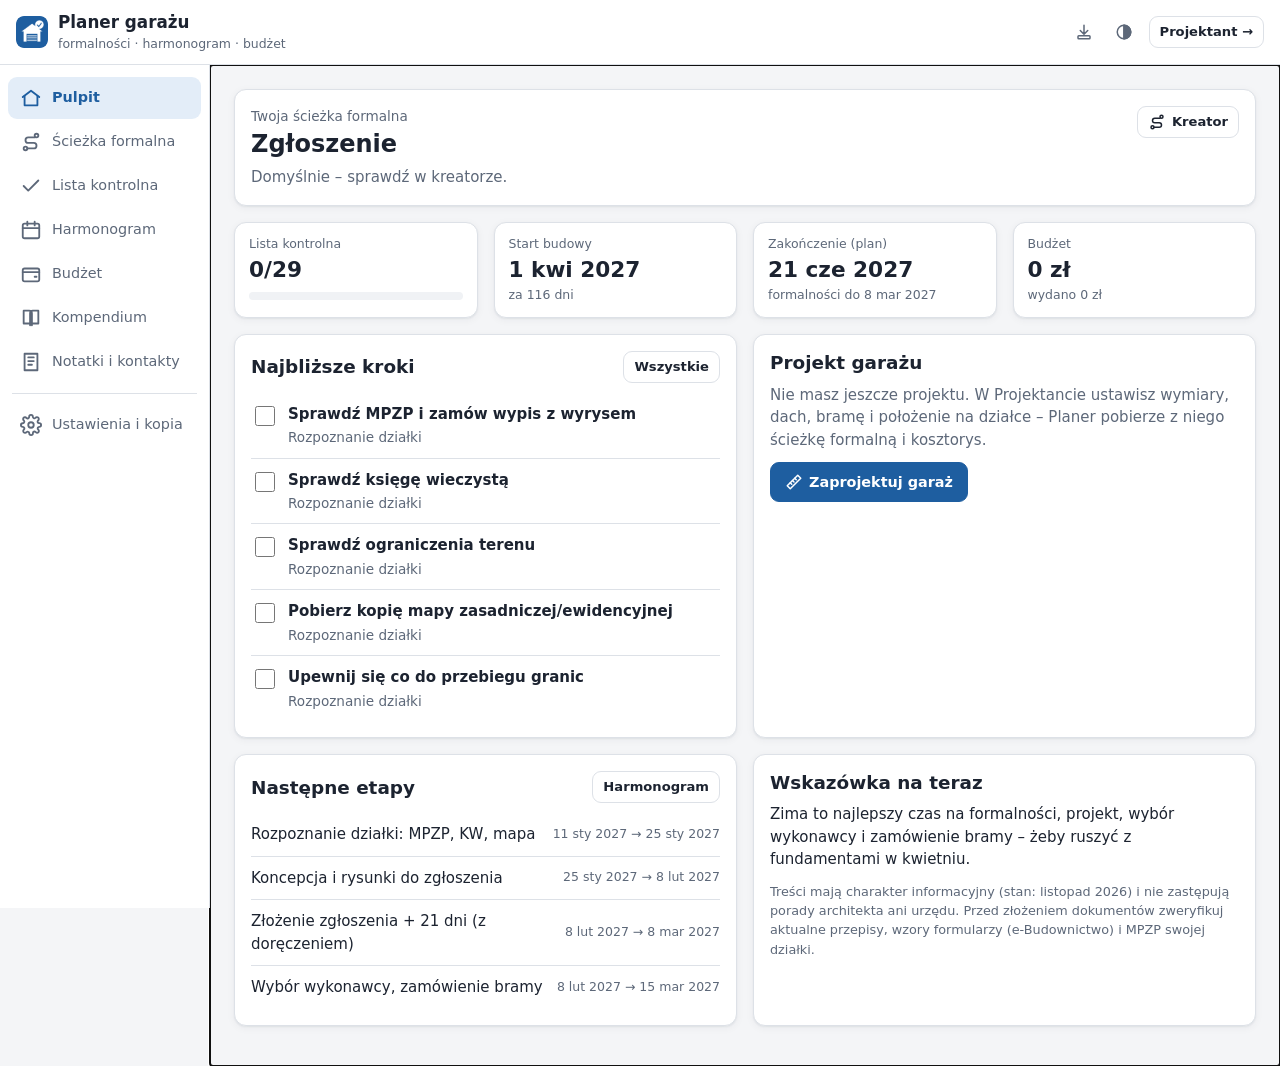
==== planer/index.html @ 9a09a93f "Garaż – kompendium: Planer i Projektant (PWA) Co-Authored-By: Claude Opus 5.5 <noreply@anthropic.com" ====
<!doctype html>
<html lang="pl">
<head>
  <meta charset="utf-8">
  <meta name="viewport" content="width=device-width, initial-scale=1, viewport-fit=cover">
  <title>Planer garażu</title>
  <meta name="description" content="Plan budowy garażu: formalności, harmonogram, budżet i kompendium wiedzy.">
  <meta name="theme-color" content="#1e5ea0">
  <link rel="manifest" href="manifest.webmanifest">
  <link rel="icon" type="image/png" href="../shared/icons/planer-192.png">
  <link rel="apple-touch-icon" href="../shared/icons/planer-apple-180.png">
  <meta name="apple-mobile-web-app-capable" content="yes">
  <meta name="mobile-web-app-capable" content="yes">
  <meta name="apple-mobile-web-app-title" content="Planer garażu">
  <link rel="stylesheet" href="../shared/style.css">
  <style>
    /* Harmonogram (Gantt) */
    .gantt { position: relative; }
    .g-head, .g-row { display: grid; grid-template-columns: 1fr; gap: 2px 12px; align-items: center; }
    .g-row { padding: 8px 0; border-bottom: 1px solid var(--border); cursor: pointer; }
    .g-row:hover { background: var(--surface-2); }
    .g-label { font-size: .88rem; display: flex; gap: 8px; align-items: center; min-width: 0; }
    .g-label .nm { flex: 1; min-width: 0; }
    .g-label .dt { font-size: .75rem; color: var(--muted); white-space: nowrap; font-variant-numeric: tabular-nums; }
    .g-track { position: relative; height: 16px; background: var(--surface-2); border-radius: 5px; overflow: hidden; }
    .g-bar { position: absolute; top: 2px; bottom: 2px; border-radius: 4px; background: var(--accent); min-width: 4px; }
    .g-bar.f { background: #7b5cc4; }
    .g-bar.wait { background: repeating-linear-gradient(45deg, var(--muted) 0 4px, transparent 4px 8px); opacity: .6; }
    .g-bar.done { background: var(--ok); }
    .g-bar.warn { outline: 2px solid var(--warn); }
    .g-today { position: absolute; top: 0; bottom: 0; width: 2px; background: var(--bad); z-index: 2; }
    .g-months { position: relative; height: 18px; font-size: .7rem; color: var(--muted); }
    .g-months span { position: absolute; top: 0; white-space: nowrap; border-left: 1px solid var(--border); padding-left: 3px; }
    .g-row.done .nm { text-decoration: line-through; color: var(--muted); }
    @media (min-width: 760px) {
      .g-head, .g-row { grid-template-columns: minmax(220px, 34%) 1fr; }
    }
    .chk-item { display: flex; gap: 10px; padding: 10px 0; border-bottom: 1px solid var(--border); }
    .chk-item:last-child { border-bottom: 0; }
    .chk-item .tx { flex: 1; min-width: 0; }
    .chk-item .tx b { display: block; font-weight: 600; }
    .chk-item.done .tx b { text-decoration: line-through; color: var(--muted); }
    .chk-item .tx p { margin: 2px 0 0; font-size: .85rem; color: var(--muted); }
    .chk-item textarea { margin-top: 6px; min-height: 40px; font-size: 14px; }
    .bars .bar-row { display: grid; grid-template-columns: 120px 1fr auto; gap: 8px; align-items: center; font-size: .85rem; margin-bottom: 8px; }
    .bars .bar-track { position: relative; height: 18px; background: var(--surface-2); border-radius: 5px; overflow: hidden; }
    .bars .bar-plan { position: absolute; inset: 0 auto 0 0; background: var(--accent-soft); border-right: 2px solid var(--accent); }
    .bars .bar-act { position: absolute; top: 5px; bottom: 5px; left: 0; background: var(--accent); border-radius: 3px; }
    .bars .bar-act.over { background: var(--bad); }
    .article-list { display: grid; gap: 10px; grid-template-columns: 1fr; }
    @media (min-width: 700px) { .article-list { grid-template-columns: 1fr 1fr; } }
    .article-list button { display: flex; gap: 12px; align-items: center; text-align: left; padding: 14px; border-radius: var(--radius); border: 1px solid var(--border); background: var(--surface); color: var(--text); font: inherit; font-weight: 600; cursor: pointer; box-shadow: var(--shadow); }
    .article-list button:hover { border-color: var(--accent); }
    .article-list svg { width: 22px; height: 22px; color: var(--accent); flex-shrink: 0; }
    .hero { display: flex; gap: 14px; align-items: flex-start; }
    .hero .big { font-size: 1.5rem; font-weight: 800; }
  </style>
</head>
<body class="app-planer">
  <header class="topbar">
    <img src="../shared/icons/planer-192.png" alt="">
    <div class="title">Planer garażu<small id="subtitle">formalności · harmonogram · budżet</small></div>
    <button id="installBtn" class="iconbtn" hidden title="Zainstaluj aplikację"></button>
    <button id="themeBtn" class="iconbtn" title="Motyw"></button>
    <a class="btn small" href="../projektant/" title="Przejdź do Projektanta">Projektant →</a>
  </header>
  <div class="layout">
    <nav class="sidenav" aria-label="Sekcje"></nav>
    <main id="view" tabindex="-1"></main>
  </div>
  <nav class="tabbar" aria-label="Sekcje"></nav>

  <script src="../shared/common.js"></script>
  <script src="../shared/garage-calc.js"></script>
  <script src="content.js"></script>
  <script src="app.js"></script>
</body>
</html>
---- shared/style.css ----
/* Garaż – wspólne style dla Planera i Projektanta */
:root {
  --bg: #f4f5f7;
  --surface: #ffffff;
  --surface-2: #f0f2f5;
  --text: #1c2330;
  --muted: #5d6879;
  --border: #dde1e7;
  --accent: #1e5ea0;
  --accent-ink: #ffffff;
  --accent-soft: #e3edf8;
  --ok: #1d7a46;
  --ok-soft: #e1f3e8;
  --warn: #9a6200;
  --warn-soft: #fdf1d8;
  --bad: #b3261e;
  --bad-soft: #fbe4e2;
  --shadow: 0 1px 2px rgba(20, 30, 50, .06), 0 2px 8px rgba(20, 30, 50, .05);
  --radius: 12px;
  --nav-h: 64px;
  --font: system-ui, -apple-system, "Segoe UI", Roboto, "Noto Sans", Ubuntu, sans-serif;
  color-scheme: light;
}
body.app-projektant { --accent: #c45e1a; --accent-soft: #fbeadf; }

@media (prefers-color-scheme: dark) {
  :root:not([data-theme="light"]) {
    --bg: #12161d; --surface: #1b212b; --surface-2: #232b37; --text: #e6e9ef; --muted: #9aa5b5;
    --border: #2e3846; --accent: #5aa0e6; --accent-ink: #0d1520; --accent-soft: #1d3046;
    --ok: #5cc98a; --ok-soft: #173325; --warn: #e8b04a; --warn-soft: #3a2d12; --bad: #f08079; --bad-soft: #3d1d1b;
    --shadow: 0 1px 2px rgba(0,0,0,.4); color-scheme: dark;
  }
  :root:not([data-theme="light"]) body.app-projektant { --accent: #ef9a5c; --accent-soft: #3a2616; }
}
:root[data-theme="dark"] {
  --bg: #12161d; --surface: #1b212b; --surface-2: #232b37; --text: #e6e9ef; --muted: #9aa5b5;
  --border: #2e3846; --accent: #5aa0e6; --accent-ink: #0d1520; --accent-soft: #1d3046;
  --ok: #5cc98a; --ok-soft: #173325; --warn: #e8b04a; --warn-soft: #3a2d12; --bad: #f08079; --bad-soft: #3d1d1b;
  --shadow: 0 1px 2px rgba(0,0,0,.4); color-scheme: dark;
}
:root[data-theme="dark"] body.app-projektant { --accent: #ef9a5c; --accent-soft: #3a2616; }

* { box-sizing: border-box; }
html, body { margin: 0; padding: 0; }
body {
  background: var(--bg); color: var(--text); font-family: var(--font);
  font-size: 15px; line-height: 1.5; -webkit-text-size-adjust: 100%;
  min-height: 100vh;
}
h1, h2, h3, h4 { line-height: 1.25; margin: 0 0 .5em; }
h1 { font-size: 1.35rem; }
h2 { font-size: 1.15rem; }
h3 { font-size: 1rem; }
p { margin: 0 0 .75em; }
a { color: var(--accent); }
small, .muted { color: var(--muted); }
code { background: var(--surface-2); padding: 1px 5px; border-radius: 5px; font-size: .9em; }

/* ---------- Layout ---------- */
.topbar {
  position: sticky; top: 0; z-index: 20;
  display: flex; align-items: center; gap: 10px;
  padding: 10px 16px; padding-top: max(10px, env(safe-area-inset-top));
  background: var(--surface); border-bottom: 1px solid var(--border);
}
.topbar img { width: 32px; height: 32px; border-radius: 8px; }
.topbar .title { font-weight: 700; font-size: 1.05rem; flex: 1; min-width: 0; white-space: nowrap; overflow: hidden; text-overflow: ellipsis; }
.topbar .title small { display: block; font-weight: 400; font-size: .78rem; }

.layout { display: flex; min-height: calc(100vh - 57px); }
.sidenav { display: none; }
main {
  flex: 1; min-width: 0; padding: 16px;
  padding-bottom: calc(var(--nav-h) + 24px + env(safe-area-inset-bottom));
  max-width: 1200px; margin: 0 auto; width: 100%;
}
.tabbar {
  position: fixed; left: 0; right: 0; bottom: 0; z-index: 30;
  display: flex; background: var(--surface); border-top: 1px solid var(--border);
  padding-bottom: env(safe-area-inset-bottom); overflow-x: auto;
  scrollbar-width: none;
}
.tabbar::-webkit-scrollbar { display: none; }
.tabbar button, .sidenav button {
  flex: 1 0 auto; min-width: 64px; height: var(--nav-h);
  display: flex; flex-direction: column; align-items: center; justify-content: center; gap: 2px;
  border: 0; background: none; color: var(--muted); font: inherit; font-size: .7rem; cursor: pointer;
  padding: 4px 6px;
}
.tabbar button svg, .sidenav button svg { width: 22px; height: 22px; }
.tabbar button[aria-current="page"], .sidenav button[aria-current="page"] { color: var(--accent); font-weight: 600; }

@media (min-width: 900px) {
  .tabbar { display: none; }
  .sidenav {
    display: flex; flex-direction: column; gap: 2px; width: 210px; flex-shrink: 0;
    padding: 12px 8px; border-right: 1px solid var(--border); background: var(--surface);
    position: sticky; top: 57px; height: calc(100vh - 57px); overflow-y: auto;
  }
  .sidenav button {
    flex-direction: row; justify-content: flex-start; height: 42px; gap: 10px; padding: 0 12px;
    font-size: .9rem; border-radius: 9px; flex: 0 0 auto;
  }
  .sidenav button[aria-current="page"] { background: var(--accent-soft); }
  .sidenav .sep { height: 1px; background: var(--border); margin: 8px 4px; }
  main { padding: 24px; padding-bottom: 40px; }
}

/* ---------- Components ---------- */
.card {
  background: var(--surface); border: 1px solid var(--border); border-radius: var(--radius);
  padding: 16px; box-shadow: var(--shadow); margin-bottom: 16px;
}
.card > h2:first-child, .card > h3:first-child { margin-top: 0; }
.card-head { display: flex; align-items: center; gap: 8px; justify-content: space-between; flex-wrap: wrap; margin-bottom: 10px; }
.card-head h2, .card-head h3 { margin: 0; }
.grid { display: grid; gap: 16px; }
.grid-2 { grid-template-columns: 1fr; }
.grid-3 { grid-template-columns: 1fr; }
.grid-4 { grid-template-columns: repeat(2, 1fr); }
@media (min-width: 700px) {
  .grid-2 { grid-template-columns: 1fr 1fr; }
  .grid-3 { grid-template-columns: repeat(3, 1fr); }
  .grid-4 { grid-template-columns: repeat(4, 1fr); }
}
.grid > .card { margin-bottom: 0; }
.stack > * + * { margin-top: 12px; }
.row { display: flex; gap: 8px; align-items: center; flex-wrap: wrap; }
.spacer { flex: 1; }

.stat { background: var(--surface); border: 1px solid var(--border); border-radius: var(--radius); padding: 12px 14px; box-shadow: var(--shadow); }
.stat .label { font-size: .78rem; color: var(--muted); }
.stat .value { font-size: 1.35rem; font-weight: 700; font-variant-numeric: tabular-nums; }
.stat .sub { font-size: .78rem; color: var(--muted); }

.btn {
  display: inline-flex; align-items: center; justify-content: center; gap: 6px;
  min-height: 40px; padding: 8px 14px; border-radius: 9px; border: 1px solid var(--border);
  background: var(--surface); color: var(--text); font: inherit; font-weight: 600; font-size: .9rem;
  cursor: pointer; text-decoration: none; white-space: nowrap;
}
.btn:hover { border-color: var(--accent); }
.btn.primary { background: var(--accent); color: var(--accent-ink); border-color: var(--accent); }
.btn.danger { color: var(--bad); }
.btn.small { min-height: 32px; padding: 4px 10px; font-size: .82rem; }
.btn.icon { padding: 6px; min-width: 36px; min-height: 36px; }
.btn svg { width: 18px; height: 18px; }
.iconbtn { border: 0; background: none; color: var(--muted); cursor: pointer; padding: 6px; border-radius: 8px; display: inline-flex; }
.iconbtn:hover { background: var(--surface-2); color: var(--text); }
.iconbtn svg { width: 18px; height: 18px; }

label.field { display: flex; flex-direction: column; gap: 4px; font-size: .82rem; color: var(--muted); font-weight: 600; }
label.field > span.hint { font-weight: 400; font-size: .75rem; }
input, select, textarea {
  font: inherit; font-size: 16px; color: var(--text); background: var(--surface);
  border: 1px solid var(--border); border-radius: 8px; padding: 8px 10px; min-height: 40px; width: 100%;
}
input:focus, select:focus, textarea:focus { outline: 2px solid var(--accent); outline-offset: -1px; border-color: transparent; }
input[type="checkbox"], input[type="radio"] { width: 20px; height: 20px; min-height: 0; accent-color: var(--accent); flex-shrink: 0; }
input[type="range"] { padding: 0; accent-color: var(--accent); }
textarea { min-height: 80px; resize: vertical; }
.form-grid { display: grid; gap: 12px; grid-template-columns: repeat(2, minmax(0, 1fr)); }
.form-grid .full { grid-column: 1 / -1; }
@media (min-width: 700px) { .form-grid.cols-3 { grid-template-columns: repeat(3, minmax(0, 1fr)); } .form-grid.cols-4 { grid-template-columns: repeat(4, minmax(0, 1fr)); } }
.check { display: flex; gap: 10px; align-items: flex-start; font-size: .92rem; cursor: pointer; }
.check input { margin-top: 2px; }

.badge { display: inline-flex; align-items: center; gap: 4px; padding: 2px 9px; border-radius: 99px; font-size: .75rem; font-weight: 700; background: var(--surface-2); color: var(--muted); white-space: nowrap; }
.badge.ok { background: var(--ok-soft); color: var(--ok); }
.badge.warn { background: var(--warn-soft); color: var(--warn); }
.badge.bad { background: var(--bad-soft); color: var(--bad); }
.badge.accent { background: var(--accent-soft); color: var(--accent); }

.callout { border-radius: 10px; padding: 12px 14px; background: var(--accent-soft); border-left: 4px solid var(--accent); margin: 12px 0; font-size: .92rem; }
.callout.ok { background: var(--ok-soft); border-color: var(--ok); }
.callout.warn { background: var(--warn-soft); border-color: var(--warn); }
.callout.bad { background: var(--bad-soft); border-color: var(--bad); }
.callout > :last-child { margin-bottom: 0; }

.progress { height: 8px; background: var(--surface-2); border-radius: 99px; overflow: hidden; }
.progress > i { display: block; height: 100%; background: var(--accent); border-radius: 99px; transition: width .3s; }

table { width: 100%; border-collapse: collapse; font-size: .9rem; }
th, td { text-align: left; padding: 8px 6px; border-bottom: 1px solid var(--border); vertical-align: top; }
th { font-size: .75rem; color: var(--muted); text-transform: uppercase; letter-spacing: .03em; }
td.num, th.num { text-align: right; font-variant-numeric: tabular-nums; white-space: nowrap; }
tfoot td { font-weight: 700; border-bottom: 0; }
.table-wrap { overflow-x: auto; margin: 0 -4px; padding: 0 4px; }

.list { list-style: none; margin: 0; padding: 0; }
.list > li { padding: 10px 0; border-bottom: 1px solid var(--border); }
.list > li:last-child { border-bottom: 0; }

details.acc { border: 1px solid var(--border); border-radius: 10px; background: var(--surface); margin-bottom: 8px; }
details.acc > summary { cursor: pointer; padding: 12px 14px; font-weight: 600; list-style: none; display: flex; gap: 8px; align-items: center; }
details.acc > summary::-webkit-details-marker { display: none; }
details.acc > summary::after { content: "›"; margin-left: auto; transform: rotate(90deg); transition: transform .2s; color: var(--muted); font-size: 1.2rem; }
details.acc[open] > summary::after { transform: rotate(-90deg); }
details.acc > .body { padding: 0 14px 14px; }

.seg { display: inline-flex; background: var(--surface-2); border-radius: 10px; padding: 3px; gap: 2px; flex-wrap: wrap; }
.seg button { border: 0; background: none; padding: 6px 12px; border-radius: 8px; font: inherit; font-size: .85rem; font-weight: 600; color: var(--muted); cursor: pointer; min-height: 34px; }
.seg button[aria-pressed="true"] { background: var(--surface); color: var(--text); box-shadow: var(--shadow); }

.empty { text-align: center; color: var(--muted); padding: 24px 8px; }
.toast {
  position: fixed; left: 50%; bottom: calc(var(--nav-h) + 16px + env(safe-area-inset-bottom)); transform: translateX(-50%);
  background: var(--text); color: var(--bg); padding: 10px 16px; border-radius: 10px; font-size: .9rem; z-index: 100;
  box-shadow: 0 4px 16px rgba(0,0,0,.2); opacity: 0; pointer-events: none; transition: opacity .2s; max-width: calc(100% - 32px);
}
.toast.show { opacity: 1; }
@media (min-width: 900px) { .toast { bottom: 24px; } }

dialog {
  border: 1px solid var(--border); border-radius: 14px; padding: 0; background: var(--surface); color: var(--text);
  width: min(560px, calc(100% - 24px)); max-height: calc(100vh - 48px); box-shadow: 0 10px 40px rgba(0,0,0,.3);
}
dialog::backdrop { background: rgba(10, 15, 25, .5); }
dialog .dlg-body { padding: 18px; overflow-y: auto; max-height: calc(100vh - 140px); }
dialog .dlg-foot { display: flex; gap: 8px; justify-content: flex-end; padding: 12px 18px; border-top: 1px solid var(--border); }

.article h2 { margin-top: 1.2em; }
.article h3 { margin-top: 1em; }
.article ul, .article ol { padding-left: 1.3em; margin: 0 0 .75em; }
.article li { margin-bottom: .3em; }
.article table { margin: 8px 0 12px; }

.kv { display: grid; grid-template-columns: auto 1fr; gap: 4px 14px; font-size: .9rem; }
.kv dt { color: var(--muted); }
.kv dd { margin: 0; font-weight: 600; font-variant-numeric: tabular-nums; text-align: right; }

.hide-print {}
@media print {
  :root, :root[data-theme] { --bg:#fff; --surface:#fff; --surface-2:#f1f1f1; --text:#000; --muted:#555; --border:#bbb; --accent-soft:#fdeee3; color-scheme: light; }
  .topbar, .tabbar, .sidenav, .hide-print, .toast { display: none !important; }
  body { background: #fff; color: #000; font-size: 11pt; }
  main { padding: 0; max-width: none; }
  .card { box-shadow: none; border: 1px solid #bbb; break-inside: avoid; }
}
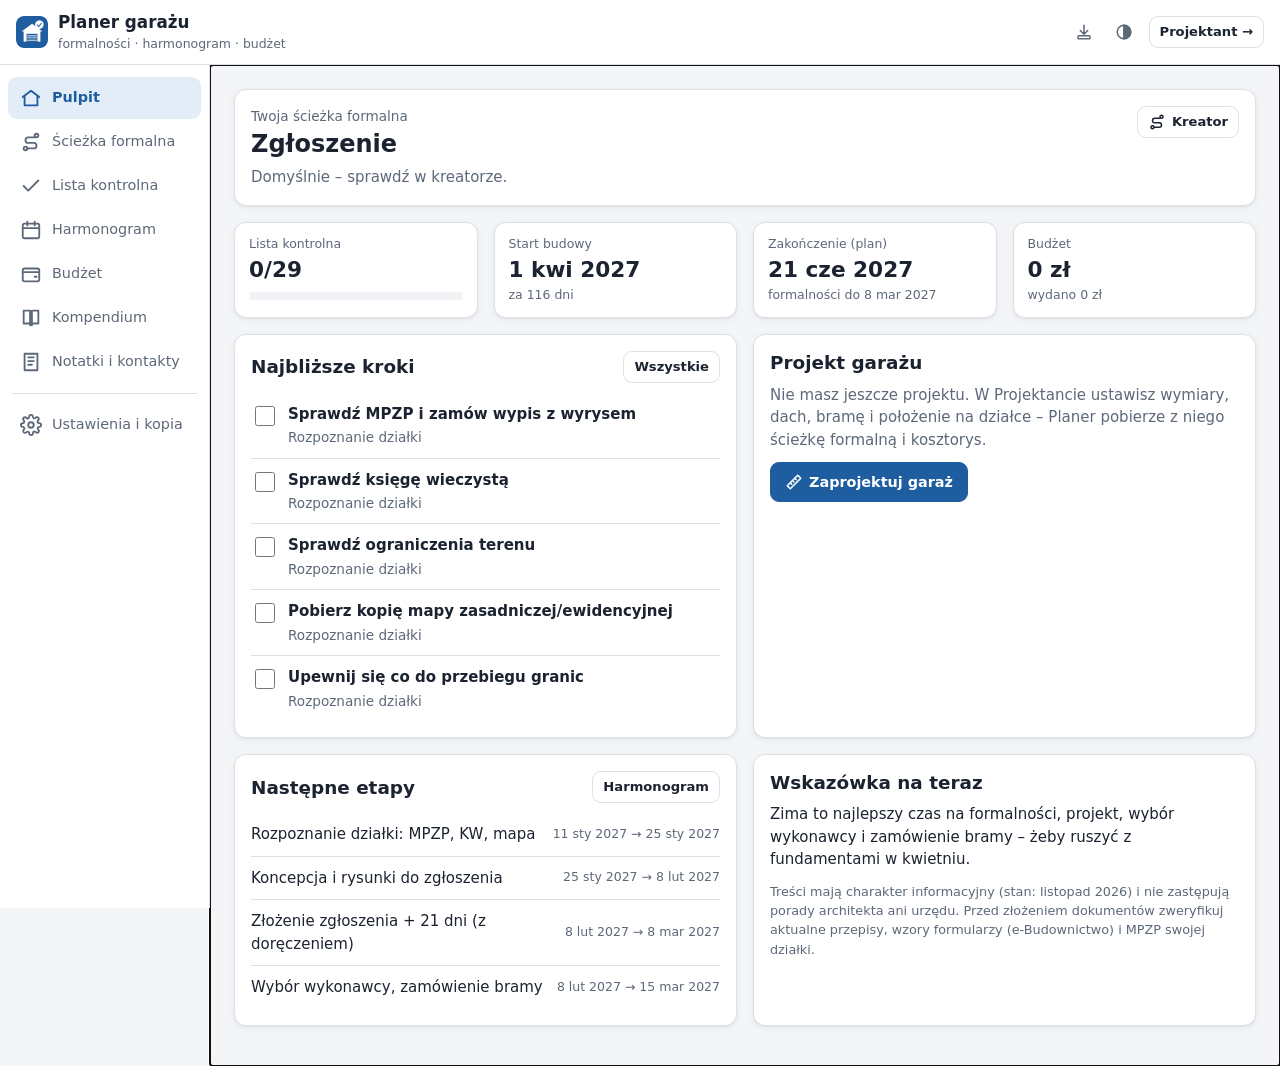
==== commit a5512dde: "Ciemny motyw: czarne tło zamiast granatowego Co-Authored-By: Claude Opus 5.5 <noreply@anthropic.com>" ====
--- a/planer/index.html
+++ b/planer/index.html
@@ -5,6 +5,7 @@
   <meta name="viewport" content="width=device-width, initial-scale=1, viewport-fit=cover">
   <title>Planer garażu</title>
   <meta name="description" content="Plan budowy garażu: formalności, harmonogram, budżet i kompendium wiedzy.">
+  <meta name="theme-color" media="(prefers-color-scheme: dark)" content="#000000">
   <meta name="theme-color" content="#1e5ea0">
   <link rel="manifest" href="manifest.webmanifest">
   <link rel="icon" type="image/png" href="../shared/icons/planer-192.png">
--- a/shared/style.css
+++ b/shared/style.css
@@ -25,16 +25,16 @@
 
 @media (prefers-color-scheme: dark) {
   :root:not([data-theme="light"]) {
-    --bg: #12161d; --surface: #1b212b; --surface-2: #232b37; --text: #e6e9ef; --muted: #9aa5b5;
-    --border: #2e3846; --accent: #5aa0e6; --accent-ink: #0d1520; --accent-soft: #1d3046;
+    --bg: #000000; --surface: #121212; --surface-2: #1e1e1e; --text: #ececec; --muted: #a0a0a0;
+    --border: #2c2c2c; --accent: #5aa0e6; --accent-ink: #000000; --accent-soft: #172433;
     --ok: #5cc98a; --ok-soft: #173325; --warn: #e8b04a; --warn-soft: #3a2d12; --bad: #f08079; --bad-soft: #3d1d1b;
     --shadow: 0 1px 2px rgba(0,0,0,.4); color-scheme: dark;
   }
   :root:not([data-theme="light"]) body.app-projektant { --accent: #ef9a5c; --accent-soft: #3a2616; }
 }
 :root[data-theme="dark"] {
-  --bg: #12161d; --surface: #1b212b; --surface-2: #232b37; --text: #e6e9ef; --muted: #9aa5b5;
-  --border: #2e3846; --accent: #5aa0e6; --accent-ink: #0d1520; --accent-soft: #1d3046;
+  --bg: #000000; --surface: #121212; --surface-2: #1e1e1e; --text: #ececec; --muted: #a0a0a0;
+  --border: #2c2c2c; --accent: #5aa0e6; --accent-ink: #000000; --accent-soft: #172433;
   --ok: #5cc98a; --ok-soft: #173325; --warn: #e8b04a; --warn-soft: #3a2d12; --bad: #f08079; --bad-soft: #3d1d1b;
   --shadow: 0 1px 2px rgba(0,0,0,.4); color-scheme: dark;
 }
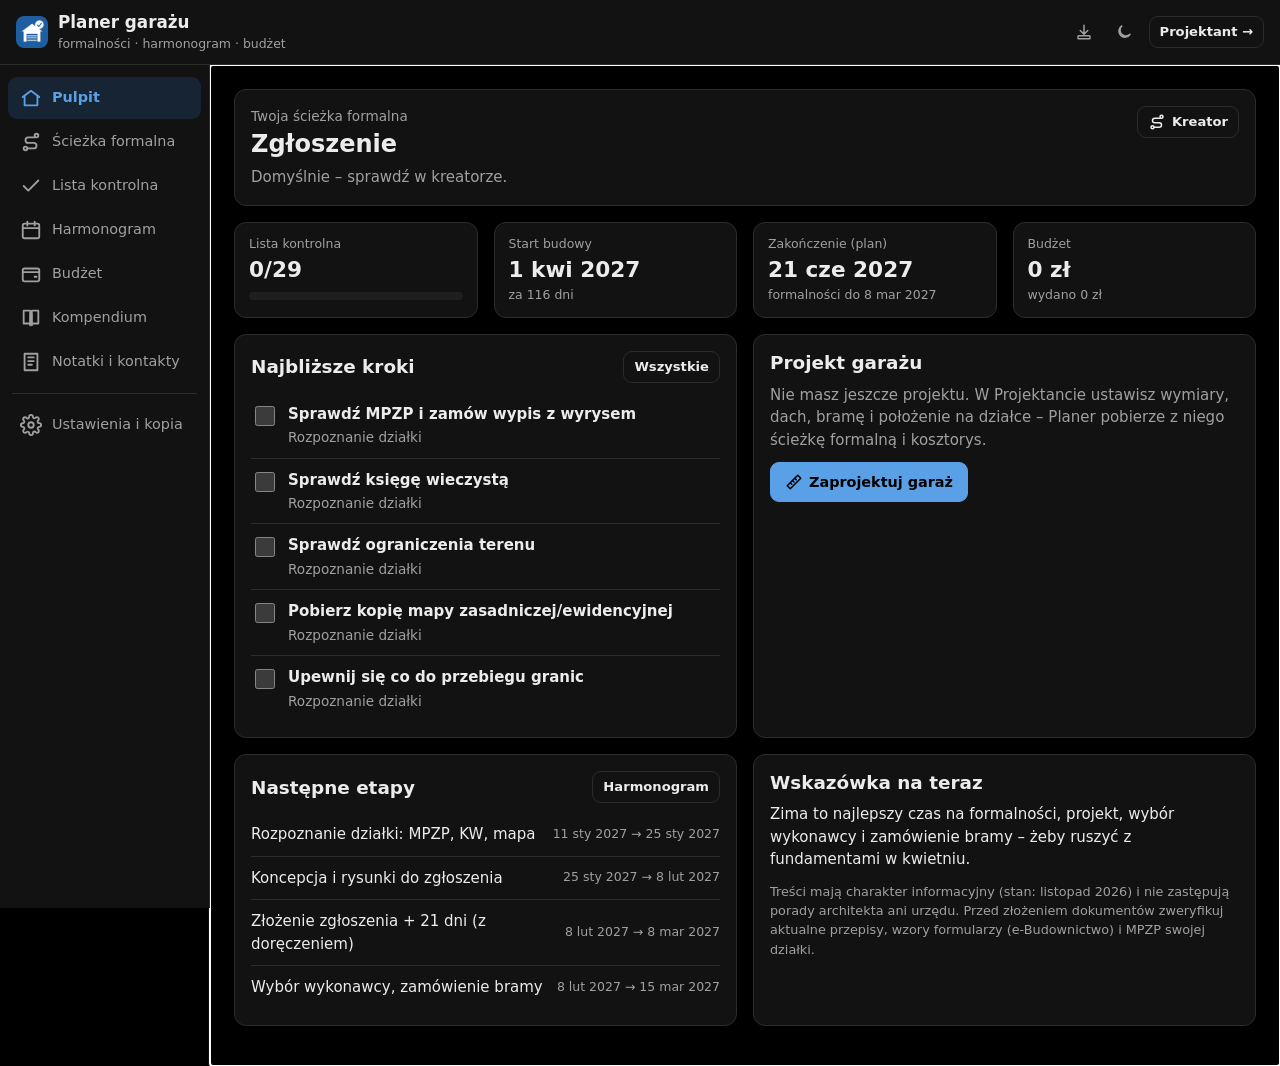
==== commit d2ff9241: "Czarny motyw domyślnie wszędzie (strona główna, Planer, Projektant) Co-Authored-By: Claude Opus 5.5 " ====
--- a/planer/index.html
+++ b/planer/index.html
@@ -5,8 +5,7 @@
   <meta name="viewport" content="width=device-width, initial-scale=1, viewport-fit=cover">
   <title>Planer garażu</title>
   <meta name="description" content="Plan budowy garażu: formalności, harmonogram, budżet i kompendium wiedzy.">
-  <meta name="theme-color" media="(prefers-color-scheme: dark)" content="#000000">
-  <meta name="theme-color" content="#1e5ea0">
+  <meta name="theme-color" content="#000000" data-light="#1e5ea0">
   <link rel="manifest" href="manifest.webmanifest">
   <link rel="icon" type="image/png" href="../shared/icons/planer-192.png">
   <link rel="apple-touch-icon" href="../shared/icons/planer-apple-180.png">
--- a/shared/style.css
+++ b/shared/style.css
@@ -1,44 +1,25 @@
 /* Garaż – wspólne style dla Planera i Projektanta */
 :root {
-  --bg: #f4f5f7;
-  --surface: #ffffff;
-  --surface-2: #f0f2f5;
-  --text: #1c2330;
-  --muted: #5d6879;
-  --border: #dde1e7;
-  --accent: #1e5ea0;
-  --accent-ink: #ffffff;
-  --accent-soft: #e3edf8;
-  --ok: #1d7a46;
-  --ok-soft: #e1f3e8;
-  --warn: #9a6200;
-  --warn-soft: #fdf1d8;
-  --bad: #b3261e;
-  --bad-soft: #fbe4e2;
-  --shadow: 0 1px 2px rgba(20, 30, 50, .06), 0 2px 8px rgba(20, 30, 50, .05);
+  /* Domyślnie czarny motyw; jasny tylko po wybraniu przyciskiem motywu */
+  --bg: #000000; --surface: #121212; --surface-2: #1e1e1e; --text: #ececec; --muted: #a0a0a0;
+  --border: #2c2c2c; --accent: #5aa0e6; --accent-ink: #000000; --accent-soft: #172433;
+  --ok: #5cc98a; --ok-soft: #173325; --warn: #e8b04a; --warn-soft: #3a2d12; --bad: #f08079; --bad-soft: #3d1d1b;
+  --shadow: 0 1px 2px rgba(0,0,0,.4);
   --radius: 12px;
   --nav-h: 64px;
   --font: system-ui, -apple-system, "Segoe UI", Roboto, "Noto Sans", Ubuntu, sans-serif;
+  color-scheme: dark;
+}
+body.app-projektant { --accent: #ef9a5c; --accent-soft: #3a2616; }
+
+:root[data-theme="light"] {
+  --bg: #f4f5f7; --surface: #ffffff; --surface-2: #f0f2f5; --text: #1c2330; --muted: #5d6879;
+  --border: #dde1e7; --accent: #1e5ea0; --accent-ink: #ffffff; --accent-soft: #e3edf8;
+  --ok: #1d7a46; --ok-soft: #e1f3e8; --warn: #9a6200; --warn-soft: #fdf1d8; --bad: #b3261e; --bad-soft: #fbe4e2;
+  --shadow: 0 1px 2px rgba(20, 30, 50, .06), 0 2px 8px rgba(20, 30, 50, .05);
   color-scheme: light;
 }
-body.app-projektant { --accent: #c45e1a; --accent-soft: #fbeadf; }
-
-@media (prefers-color-scheme: dark) {
-  :root:not([data-theme="light"]) {
-    --bg: #000000; --surface: #121212; --surface-2: #1e1e1e; --text: #ececec; --muted: #a0a0a0;
-    --border: #2c2c2c; --accent: #5aa0e6; --accent-ink: #000000; --accent-soft: #172433;
-    --ok: #5cc98a; --ok-soft: #173325; --warn: #e8b04a; --warn-soft: #3a2d12; --bad: #f08079; --bad-soft: #3d1d1b;
-    --shadow: 0 1px 2px rgba(0,0,0,.4); color-scheme: dark;
-  }
-  :root:not([data-theme="light"]) body.app-projektant { --accent: #ef9a5c; --accent-soft: #3a2616; }
-}
-:root[data-theme="dark"] {
-  --bg: #000000; --surface: #121212; --surface-2: #1e1e1e; --text: #ececec; --muted: #a0a0a0;
-  --border: #2c2c2c; --accent: #5aa0e6; --accent-ink: #000000; --accent-soft: #172433;
-  --ok: #5cc98a; --ok-soft: #173325; --warn: #e8b04a; --warn-soft: #3a2d12; --bad: #f08079; --bad-soft: #3d1d1b;
-  --shadow: 0 1px 2px rgba(0,0,0,.4); color-scheme: dark;
-}
-:root[data-theme="dark"] body.app-projektant { --accent: #ef9a5c; --accent-soft: #3a2616; }
+:root[data-theme="light"] body.app-projektant { --accent: #c45e1a; --accent-soft: #fbeadf; }
 
 * { box-sizing: border-box; }
 html, body { margin: 0; padding: 0; }
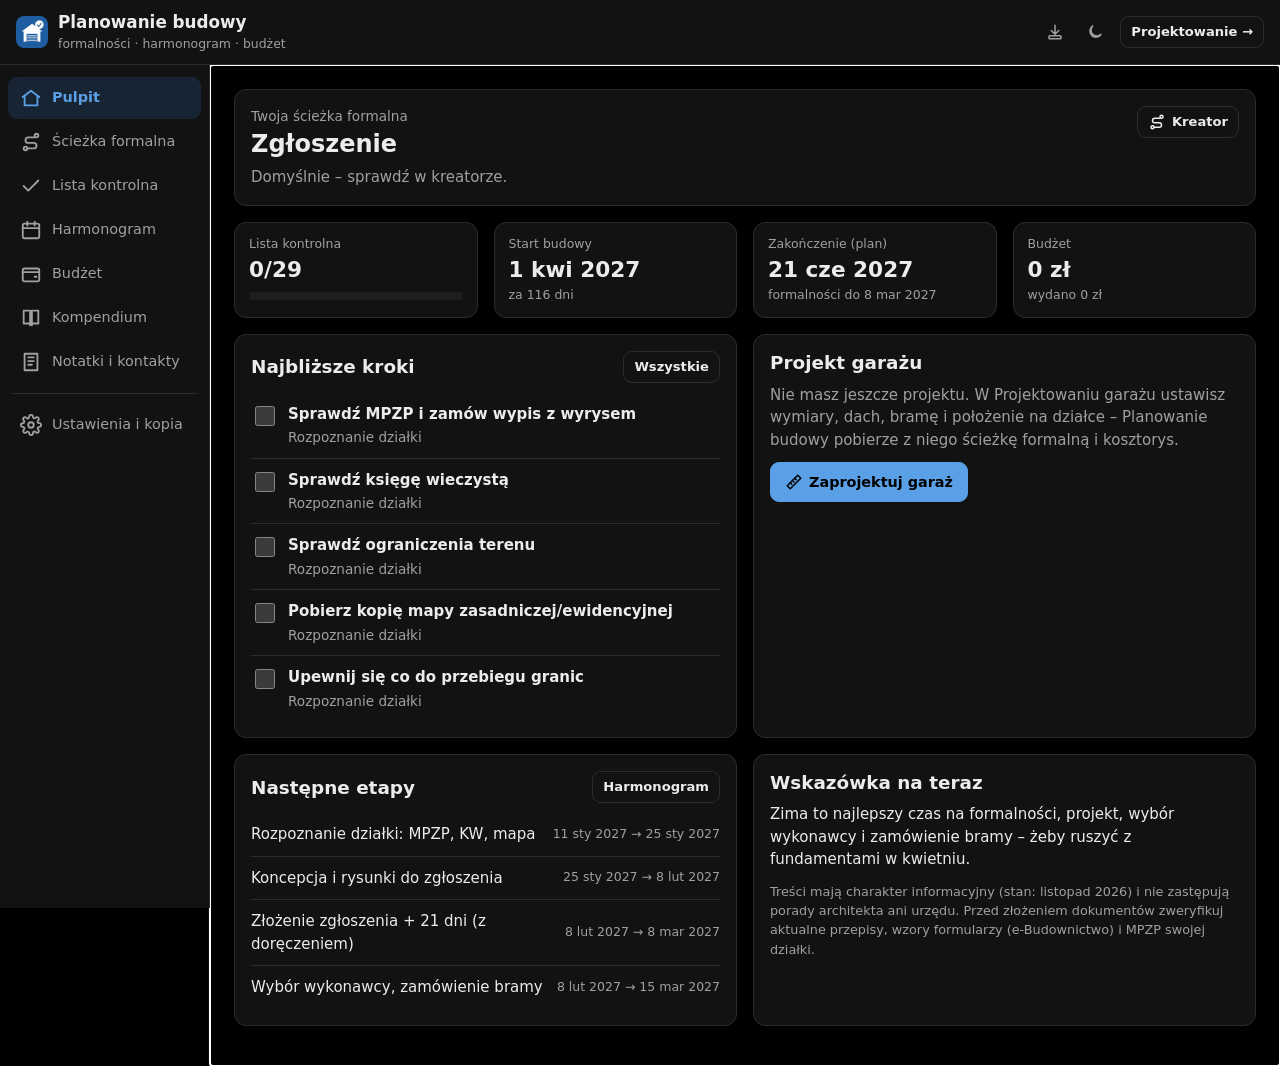
==== commit be77f071: "Nowe nazwy: Projektowanie garażu i Planowanie budowy Co-Authored-By: Claude Opus 5.5 <noreply@anthro" ====
--- a/planer/index.html
+++ b/planer/index.html
@@ -3,7 +3,7 @@
 <head>
   <meta charset="utf-8">
   <meta name="viewport" content="width=device-width, initial-scale=1, viewport-fit=cover">
-  <title>Planer garażu</title>
+  <title>Planowanie budowy</title>
   <meta name="description" content="Plan budowy garażu: formalności, harmonogram, budżet i kompendium wiedzy.">
   <meta name="theme-color" content="#000000" data-light="#1e5ea0">
   <link rel="manifest" href="manifest.webmanifest">
@@ -11,7 +11,7 @@
   <link rel="apple-touch-icon" href="../shared/icons/planer-apple-180.png">
   <meta name="apple-mobile-web-app-capable" content="yes">
   <meta name="mobile-web-app-capable" content="yes">
-  <meta name="apple-mobile-web-app-title" content="Planer garażu">
+  <meta name="apple-mobile-web-app-title" content="Planowanie budowy">
   <link rel="stylesheet" href="../shared/style.css">
   <style>
     /* Harmonogram (Gantt) */
@@ -59,10 +59,10 @@
 <body class="app-planer">
   <header class="topbar">
     <img src="../shared/icons/planer-192.png" alt="">
-    <div class="title">Planer garażu<small id="subtitle">formalności · harmonogram · budżet</small></div>
+    <div class="title">Planowanie budowy<small id="subtitle">formalności · harmonogram · budżet</small></div>
     <button id="installBtn" class="iconbtn" hidden title="Zainstaluj aplikację"></button>
     <button id="themeBtn" class="iconbtn" title="Motyw"></button>
-    <a class="btn small" href="../projektant/" title="Przejdź do Projektanta">Projektant →</a>
+    <a class="btn small" href="../projektant/" title="Przejdź do Projektowania garażu">Projektowanie →</a>
   </header>
   <div class="layout">
     <nav class="sidenav" aria-label="Sekcje"></nav>
--- a/shared/style.css
+++ b/shared/style.css
@@ -47,6 +47,14 @@
 .topbar img { width: 32px; height: 32px; border-radius: 8px; }
 .topbar .title { font-weight: 700; font-size: 1.05rem; flex: 1; min-width: 0; white-space: nowrap; overflow: hidden; text-overflow: ellipsis; }
 .topbar .title small { display: block; font-weight: 400; font-size: .78rem; }
+@media (max-width: 480px) {
+  .topbar { gap: 6px; padding-left: 12px; padding-right: 12px; }
+  .topbar img { width: 28px; height: 28px; }
+  .topbar .iconbtn { padding: 4px; }
+  .topbar .btn.small { padding: 4px 8px; }
+  .topbar .title { white-space: normal; font-size: .9rem; line-height: 1.2; text-overflow: clip; }
+  .topbar .title small { display: none; }
+}
 
 .layout { display: flex; min-height: calc(100vh - 57px); }
 .sidenav { display: none; }
